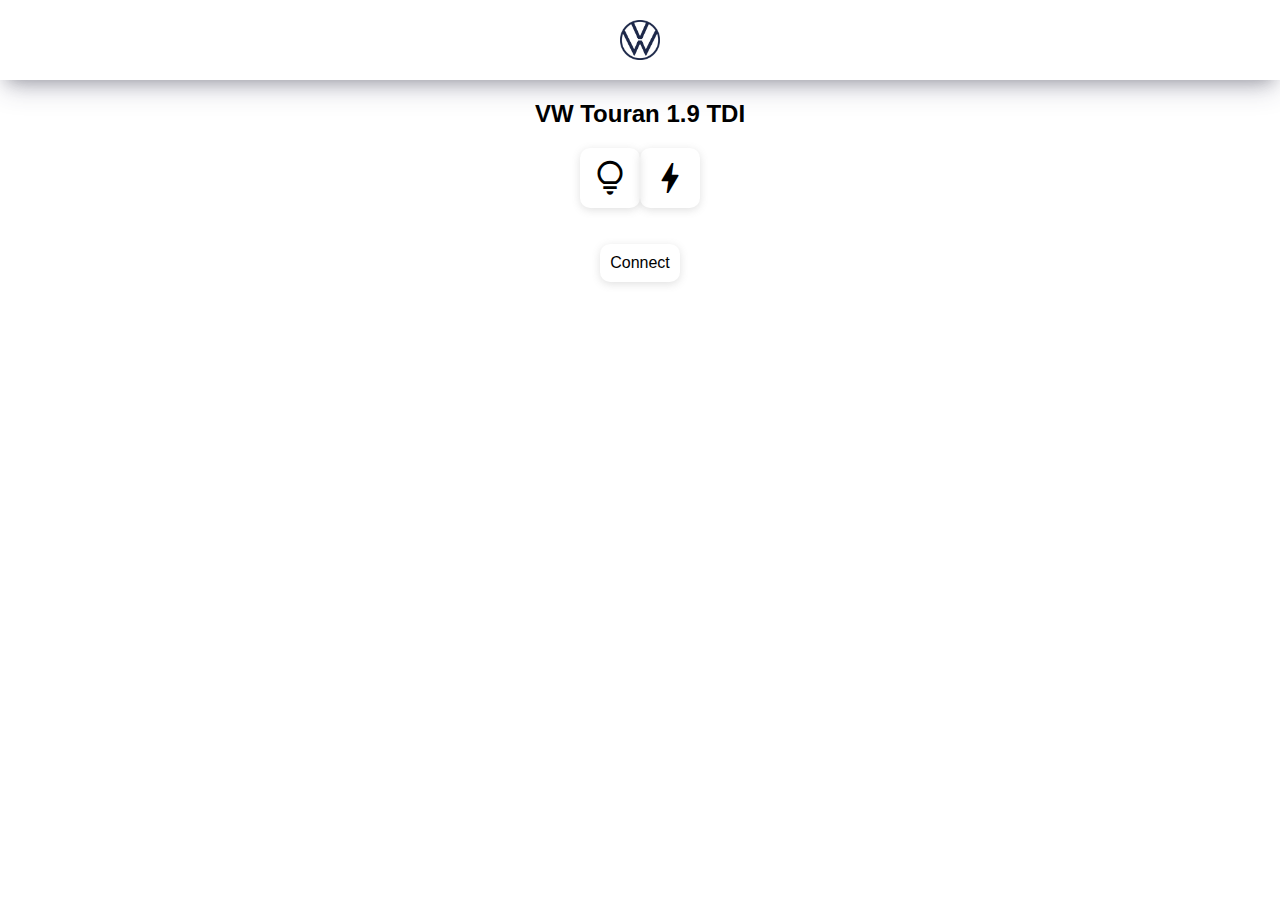
==== index.html @ c9839f67 "" ====
<html>

<head>
  <title>ESP32 Web Server</title>
  <meta name="viewport" content="width=device-width, initial-scale=1, user-scalable= no" />
  <link rel="icon" href="data:," />
  <link rel="stylesheet" type="text/css" href="css/style.css" />
  <link rel="stylesheet" type="text/css" href="fonts/fonts.css" />
</head>

<body>
  <nav>
    <img src="img/logo.png" alt="" />
  </nav>
  <h2>VW Touran 1.9 TDI</h2>
  <div class="cards">
    <div class="card" style="user-select: none" onclick="light(this)">
      <span class="material-symbols-outlined" style="user-select: none">
        lightbulb
      </span>
    </div>
    <div class="card" style="user-select: none" onclick="flash(this)">
      <span class="material-symbols-outlined" style="user-select: none">
        bolt
      </span>
    </div>
  </div>

  <br /><br />
  <div class="cards" id="connect">
    <div class="card" onclick="onButtonClick(this)">Connect</div>
  </div>
</body>

</html>

<script src="js/uart.js"></script>
<input type="text" style="display: none" id="optionalServices" />
<script>
  let light_status = false;
  function toggle_light(light) {
    $.ajax({
      type: "get",
      url: "/toggle_light",
      success: function (response) {
        if (light_status) {
          light_status = false;
          light.classList.remove("active");
        } else {
          light_status = true;
          light.classList.add("active");
        }
      },
    });
  }
</script>

<script>
  let serv;
  function onButtonClick(btn) {
    // Validate services UUID entered by user first.

    navigator.bluetooth
      .requestDevice({
        filters: [{ name: "VWTOURAN" }]
      })
      .then((device) => {
        return device.gatt.connect();
      })
      .then((server) => {
        // Note that we could also get all services that match a specific UUID by
        // passing it to getPrimaryServices().
        return server.getPrimaryServices();
      })
      .then((services) => {
        let queue = Promise.resolve();
        services.forEach((service) => {
          queue = queue.then((_) => {
            service.getCharacteristic(0xFFE1).then((characteristic) => {
              serv = characteristic;
              document.getElementById("connect").remove();
            })
            service.getCharacteristic('FFE1').then((characteristic) => {
              serv = characteristic;
              document.getElementById("connect").remove();
            })
          }


          );
        });
        return queue;
      })
      .catch((error) => {
        alert("Argh! " + error);
      });
  }
  function flash(l) {
    if (serv) {
      l.classList.toggle("active");
    }
    send_command("lights_flash");
    setTimeout(() => {
      if (serv) {
        l.classList.remove("active");
      }
    }, 200);
  }
  function light(l) {
    if (serv) {
      l.classList.toggle("active");
    }
    send_command("lights_toggle");
  }
  function send_command(comm) {
    if (serv) {
      var enc = new TextEncoder();
      serv.writeValue(enc.encode(comm));
    } else {
      onButtonClick();
    }
  }

  /* Utils */

  function getSupportedProperties(characteristic) {
    let supportedProperties = [];
    for (const p in characteristic.properties) {
      if (characteristic.properties[p] === true) {
        supportedProperties.push(p.toUpperCase());
      }
    }
    return "[" + supportedProperties.join(", ") + "]";
  }

  function toHex(str) {
    var result = "";
    for (var i = 0; i < str.length; i++) {
      result += str.charCodeAt(i).toString(16);
    }
    return result;
  }
</script>
---- css/style.css ----
html, body {
  font-family: Helvetica;
  display: inline-block;
  margin: 0px auto;
  text-align: center;
  width: 100%;
}

nav {
  height: 80px;
  text-align: center;
  width: 100%;
  box-shadow: rgba(50, 50, 93, 0.25) 0px 13px 27px -5px, rgba(0, 0, 0, 0.3) 0px 8px 16px -8px;
}

.card{
  box-shadow: rgba(99, 99, 99, 0.2) 0px 2px 8px 0px;
  padding: 10px;
  border-radius: 10px;
  user-select: none;
}

.card span{
  font-size: 40px;
}

.card.active span{
  color: rgb(210, 182, 27);
}

.cards{
  display: flex;
  justify-content: center;
}

nav img {
  height: 100%;
  padding: 20px;
  box-sizing: border-box;
}

h1 {
  color: #0F3376;
  padding: 2vh;
}

p {
  font-size: 1.5rem;
}

.button {
  display: inline-block;
  background-color: #008CBA;
  border: none;
  border-radius: 4px;
  color: white;
  padding: 16px 40px;
  text-decoration: none;
  font-size: 30px;
  margin: 2px;
  cursor: pointer;
}

.button2 {
  background-color: #f44336;
}
---- fonts/fonts.css ----
@font-face {
    font-family: 'Material Symbols Outlined';
    font-style: normal;
    font-weight: 100 700;
    src: url(font.woff2) format('woff2');
  }
  
  .material-symbols-outlined {
    font-family: 'Material Symbols Outlined';
    font-weight: normal;
    font-style: normal;
    font-size: 24px;
    line-height: 1;
    letter-spacing: normal;
    text-transform: none;
    display: inline-block;
    white-space: nowrap;
    word-wrap: normal;
    direction: ltr;
    -webkit-font-feature-settings: 'liga';
    -webkit-font-smoothing: antialiased;
  }
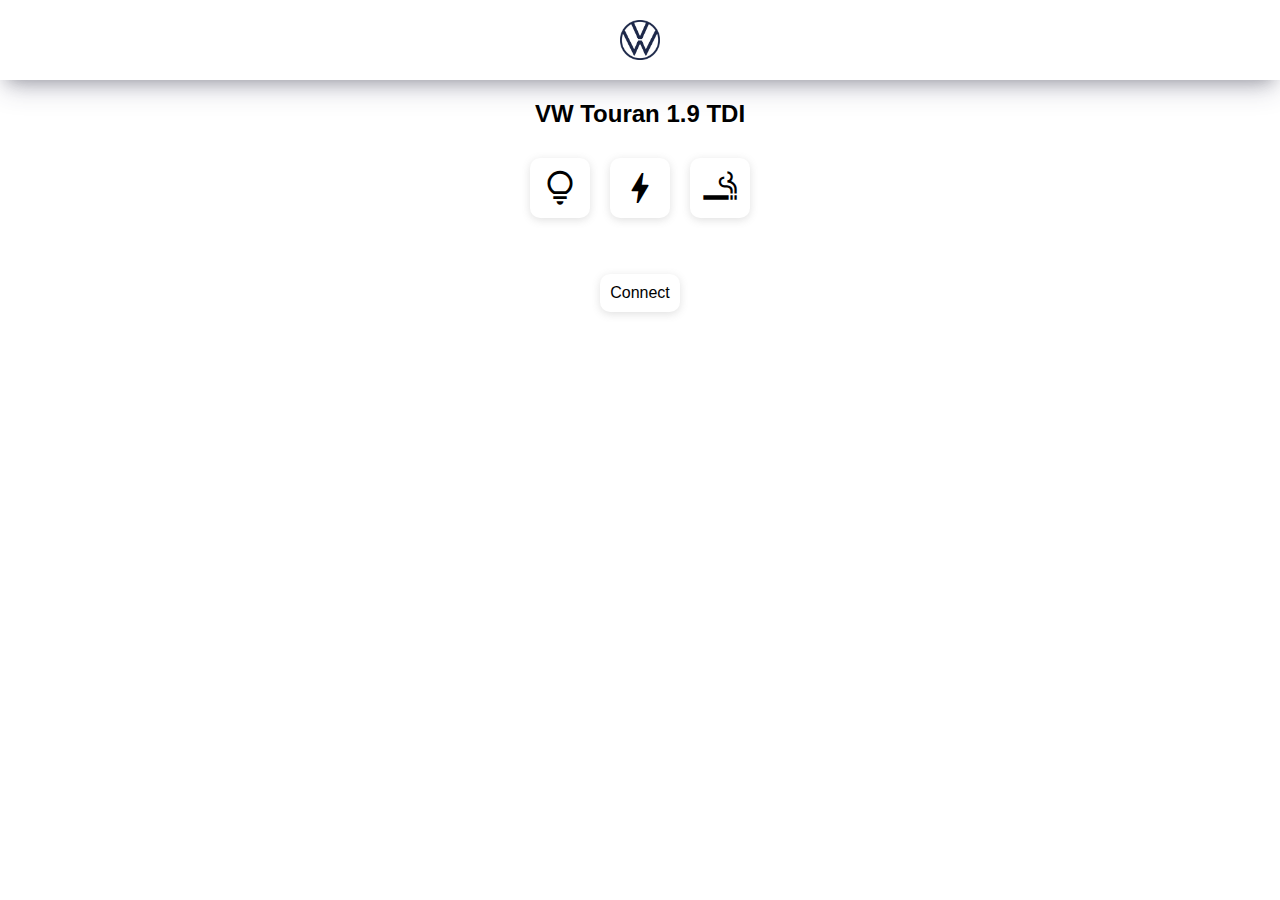
==== commit e8f46c3d: "" ====
--- a/index.html
+++ b/index.html
@@ -1,59 +1,46 @@
 <html>
+  <head>
+    <title>VW Touran</title>
+    <meta
+      name="viewport"
+      content="width=device-width, initial-scale=1, user-scalable= no"
+    />
+    <link rel="icon" href="data:," />
+    <link rel="stylesheet" type="text/css" href="css/style.css" />
+    <link rel="stylesheet" type="text/css" href="fonts/fonts.css" />
+  </head>
 
-<head>
-  <title>ESP32 Web Server</title>
-  <meta name="viewport" content="width=device-width, initial-scale=1, user-scalable= no" />
-  <link rel="icon" href="data:," />
-  <link rel="stylesheet" type="text/css" href="css/style.css" />
-  <link rel="stylesheet" type="text/css" href="fonts/fonts.css" />
-</head>
+  <body>
+    <nav>
+      <img src="img/logo.png" alt="" />
+    </nav>
+    <h2>VW Touran 1.9 TDI</h2>
+    <div class="cards">
+      <div class="card" onclick="light(this)">
+        <span class="material-symbols-outlined" style="user-select: none">
+          lightbulb
+        </span>
+      </div>
+      <div class="card" onclick="flash(this)">
+        <span class="material-symbols-outlined" style="user-select: none">
+          bolt
+        </span>
+      </div>
+      <div class="card" onclick="lolitalola(this)">
+        <span class="material-symbols-outlined"> smoking_rooms </span>
+      </div>
+    </div>
 
-<body>
-  <nav>
-    <img src="img/logo.png" alt="" />
-  </nav>
-  <h2>VW Touran 1.9 TDI</h2>
-  <div class="cards">
-    <div class="card" style="user-select: none" onclick="light(this)">
-      <span class="material-symbols-outlined" style="user-select: none">
-        lightbulb
-      </span>
+    <br /><br />
+    <div class="cards" id="connect">
+      <div class="card" onclick="onButtonClick(this)">Connect</div>
     </div>
-    <div class="card" style="user-select: none" onclick="flash(this)">
-      <span class="material-symbols-outlined" style="user-select: none">
-        bolt
-      </span>
-    </div>
-  </div>
-
-  <br /><br />
-  <div class="cards" id="connect">
-    <div class="card" onclick="onButtonClick(this)">Connect</div>
-  </div>
-</body>
-
+  </body>
 </html>
 
 <script src="js/uart.js"></script>
 <input type="text" style="display: none" id="optionalServices" />
-<script>
-  let light_status = false;
-  function toggle_light(light) {
-    $.ajax({
-      type: "get",
-      url: "/toggle_light",
-      success: function (response) {
-        if (light_status) {
-          light_status = false;
-          light.classList.remove("active");
-        } else {
-          light_status = true;
-          light.classList.add("active");
-        }
-      },
-    });
-  }
-</script>
+<audio src="audio/lolitalola.mp3" style="display: none" id="lolitalola"></audio>
 
 <script>
   let serv;
@@ -62,7 +49,7 @@
 
     navigator.bluetooth
       .requestDevice({
-        filters: [{ name: "VWTOURAN" }]
+        filters: [{ name: "VWTOURAN" }],
       })
       .then((device) => {
         return device.gatt.connect();
@@ -76,18 +63,15 @@
         let queue = Promise.resolve();
         services.forEach((service) => {
           queue = queue.then((_) => {
-            service.getCharacteristic(0xFFE1).then((characteristic) => {
+            service.getCharacteristic(0xffe1).then((characteristic) => {
               serv = characteristic;
               document.getElementById("connect").remove();
-            })
-            service.getCharacteristic('FFE1').then((characteristic) => {
+            });
+            service.getCharacteristic("FFE1").then((characteristic) => {
               serv = characteristic;
               document.getElementById("connect").remove();
-            })
-          }
-
-
-          );
+            });
+          });
         });
         return queue;
       })
@@ -140,4 +124,37 @@
     }
     return result;
   }
-</script>+  let lolita = false;
+  function lolitalola(btn) {
+    if (!lolita) {
+      lolita = true;
+    } else {
+      return;
+    }
+    document.getElementById("lolitalola").play();
+    setTimeout(() => {
+      light(btn);
+    }, 1300);
+    setTimeout(() => {
+      light(btn);
+    }, 1800);
+    setTimeout(() => {
+      light(btn);
+    }, 2100);
+    setTimeout(() => {
+      light(btn);
+    }, 3100);
+    setTimeout(() => {
+      light(btn);
+    }, 3600);
+    setTimeout(() => {
+      light(btn);
+    }, 4400);
+    setTimeout(() => {
+      light(btn);
+    }, 5500);
+    setTimeout(() => {
+      light(btn);
+    }, 5900);
+  }
+</script>
--- a/css/style.css
+++ b/css/style.css
@@ -4,6 +4,11 @@
   margin: 0px auto;
   text-align: center;
   width: 100%;
+}
+
+* {
+  -webkit-user-select: text;
+  user-select: none;
 }
 
 nav {
@@ -13,22 +18,23 @@
   box-shadow: rgba(50, 50, 93, 0.25) 0px 13px 27px -5px, rgba(0, 0, 0, 0.3) 0px 8px 16px -8px;
 }
 
-.card{
+.card {
   box-shadow: rgba(99, 99, 99, 0.2) 0px 2px 8px 0px;
   padding: 10px;
   border-radius: 10px;
   user-select: none;
+  margin: 10px;
 }
 
-.card span{
+.card span {
   font-size: 40px;
 }
 
-.card.active span{
+.card.active span {
   color: rgb(210, 182, 27);
 }
 
-.cards{
+.cards {
   display: flex;
   justify-content: center;
 }
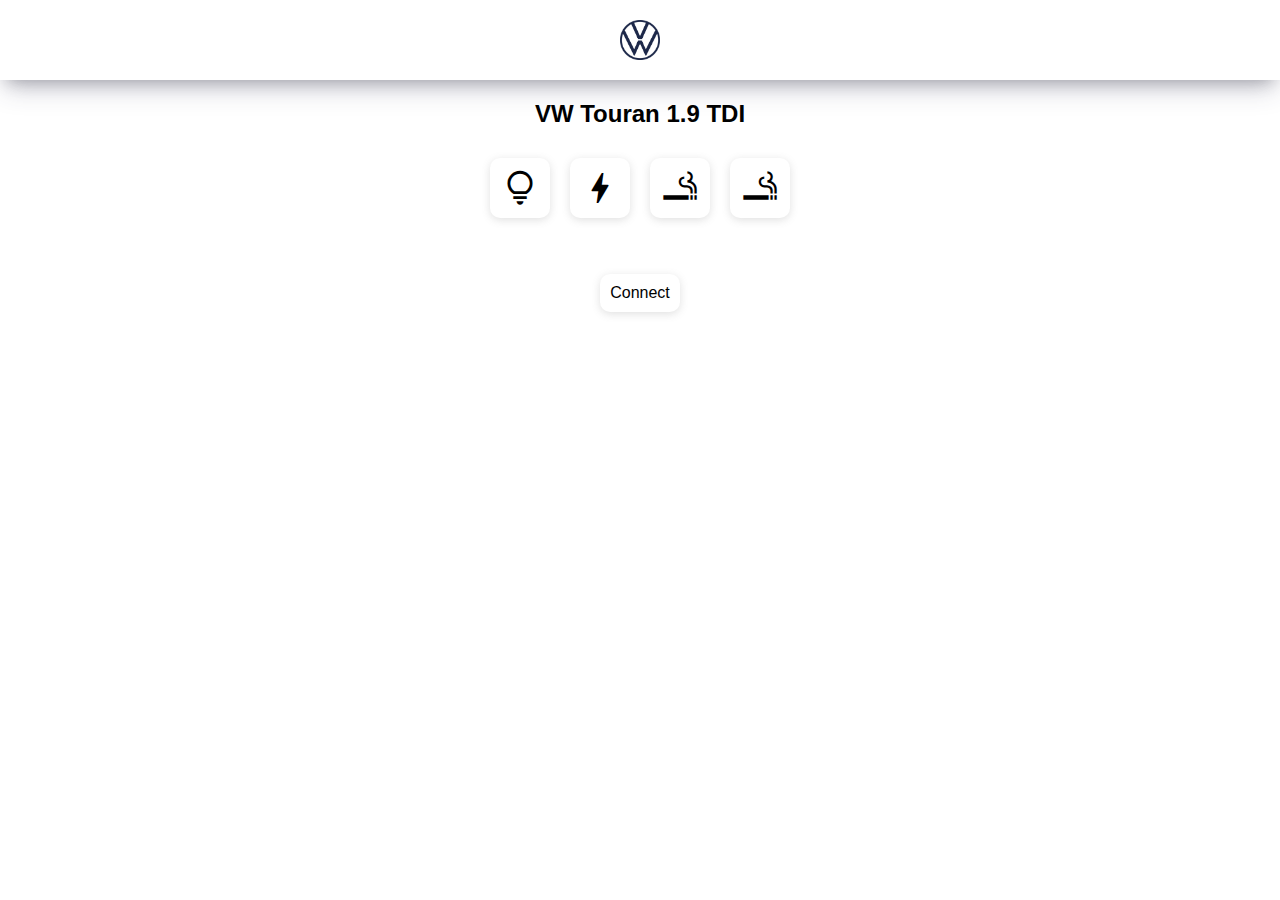
==== commit e87d78a9: "guernica" ====
--- a/index.html
+++ b/index.html
@@ -29,6 +29,9 @@
       <div class="card" onclick="lolitalola(this)">
         <span class="material-symbols-outlined"> smoking_rooms </span>
       </div>
+      <div class="card" onclick="guernica(this)">
+        <span class="material-symbols-outlined"> smoking_rooms </span>
+      </div>
     </div>
 
     <br /><br />
@@ -41,6 +44,7 @@
 <script src="js/uart.js"></script>
 <input type="text" style="display: none" id="optionalServices" />
 <audio src="audio/lolitalola.mp3" style="display: none" id="lolitalola"></audio>
+<audio src="audio/guernica.mp3" style="display: none" id="guernica"></audio>
 
 <script>
   let serv;
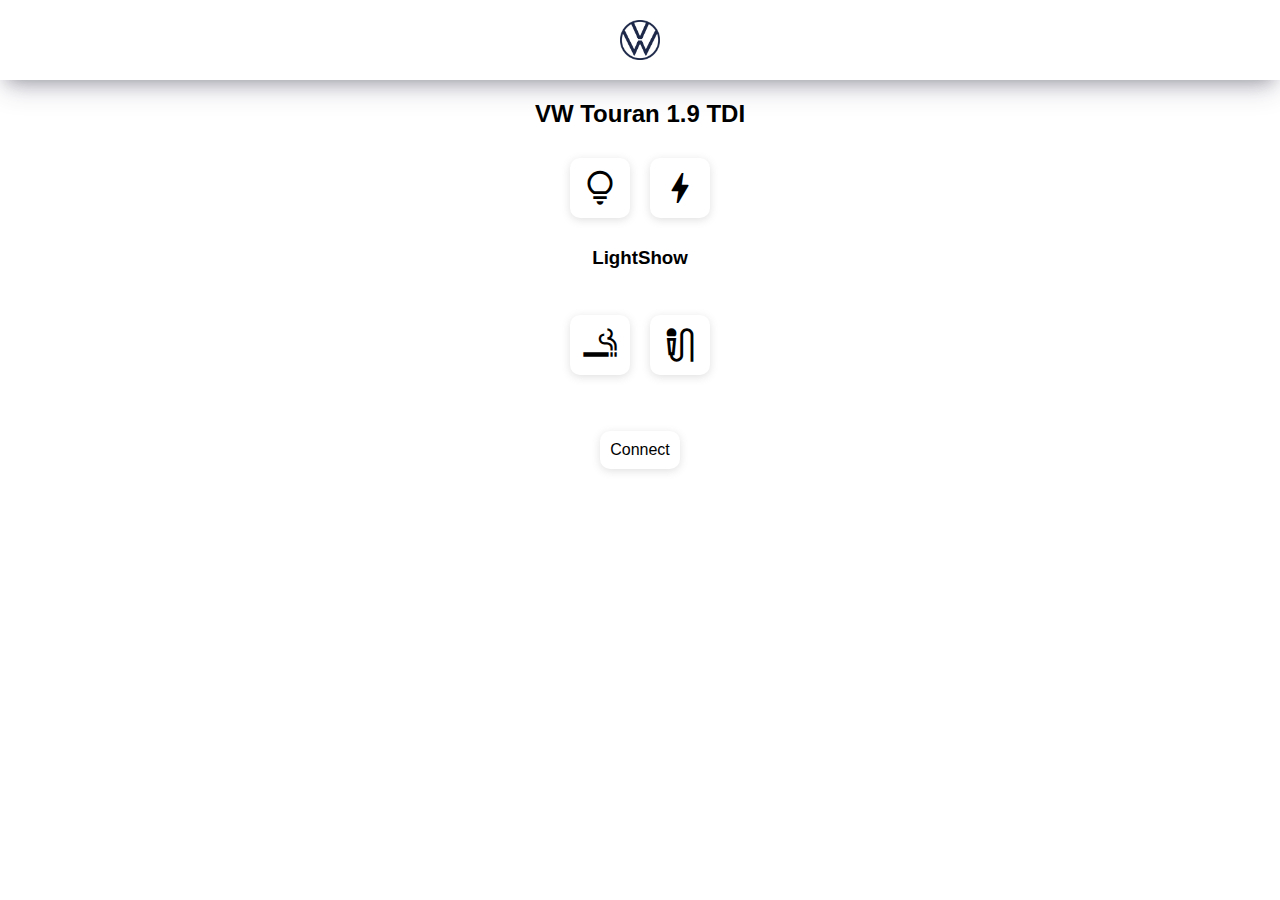
==== commit f476fa86: "sistema de musica mejorado" ====
--- a/index.html
+++ b/index.html
@@ -26,11 +26,15 @@
           bolt
         </span>
       </div>
+    </div>
+    <h3>LightShow</h3>
+    <br />
+    <div class="cards">
       <div class="card" onclick="lolitalola(this)">
         <span class="material-symbols-outlined"> smoking_rooms </span>
       </div>
       <div class="card" onclick="guernica(this)">
-        <span class="material-symbols-outlined"> smoking_rooms </span>
+        <span class="material-symbols-outlined"> mic_external_on </span>
       </div>
     </div>
 
@@ -42,123 +46,9 @@
 </html>
 
 <script src="js/uart.js"></script>
+<script src="js/musica.js"></script>
 <input type="text" style="display: none" id="optionalServices" />
 <audio src="audio/lolitalola.mp3" style="display: none" id="lolitalola"></audio>
 <audio src="audio/guernica.mp3" style="display: none" id="guernica"></audio>
 
-<script>
-  let serv;
-  function onButtonClick(btn) {
-    // Validate services UUID entered by user first.
-
-    navigator.bluetooth
-      .requestDevice({
-        filters: [{ name: "VWTOURAN" }],
-      })
-      .then((device) => {
-        return device.gatt.connect();
-      })
-      .then((server) => {
-        // Note that we could also get all services that match a specific UUID by
-        // passing it to getPrimaryServices().
-        return server.getPrimaryServices();
-      })
-      .then((services) => {
-        let queue = Promise.resolve();
-        services.forEach((service) => {
-          queue = queue.then((_) => {
-            service.getCharacteristic(0xffe1).then((characteristic) => {
-              serv = characteristic;
-              document.getElementById("connect").remove();
-            });
-            service.getCharacteristic("FFE1").then((characteristic) => {
-              serv = characteristic;
-              document.getElementById("connect").remove();
-            });
-          });
-        });
-        return queue;
-      })
-      .catch((error) => {
-        alert("Argh! " + error);
-      });
-  }
-  function flash(l) {
-    if (serv) {
-      l.classList.toggle("active");
-    }
-    send_command("lights_flash");
-    setTimeout(() => {
-      if (serv) {
-        l.classList.remove("active");
-      }
-    }, 200);
-  }
-  function light(l) {
-    if (serv) {
-      l.classList.toggle("active");
-    }
-    send_command("lights_toggle");
-  }
-  function send_command(comm) {
-    if (serv) {
-      var enc = new TextEncoder();
-      serv.writeValue(enc.encode(comm));
-    } else {
-      onButtonClick();
-    }
-  }
-
-  /* Utils */
-
-  function getSupportedProperties(characteristic) {
-    let supportedProperties = [];
-    for (const p in characteristic.properties) {
-      if (characteristic.properties[p] === true) {
-        supportedProperties.push(p.toUpperCase());
-      }
-    }
-    return "[" + supportedProperties.join(", ") + "]";
-  }
-
-  function toHex(str) {
-    var result = "";
-    for (var i = 0; i < str.length; i++) {
-      result += str.charCodeAt(i).toString(16);
-    }
-    return result;
-  }
-  let lolita = false;
-  function lolitalola(btn) {
-    if (!lolita) {
-      lolita = true;
-    } else {
-      return;
-    }
-    document.getElementById("lolitalola").play();
-    setTimeout(() => {
-      light(btn);
-    }, 1300);
-    setTimeout(() => {
-      light(btn);
-    }, 1800);
-    setTimeout(() => {
-      light(btn);
-    }, 2100);
-    setTimeout(() => {
-      light(btn);
-    }, 3100);
-    setTimeout(() => {
-      light(btn);
-    }, 3600);
-    setTimeout(() => {
-      light(btn);
-    }, 4400);
-    setTimeout(() => {
-      light(btn);
-    }, 5500);
-    setTimeout(() => {
-      light(btn);
-    }, 5900);
-  }
-</script>
+<script></script>
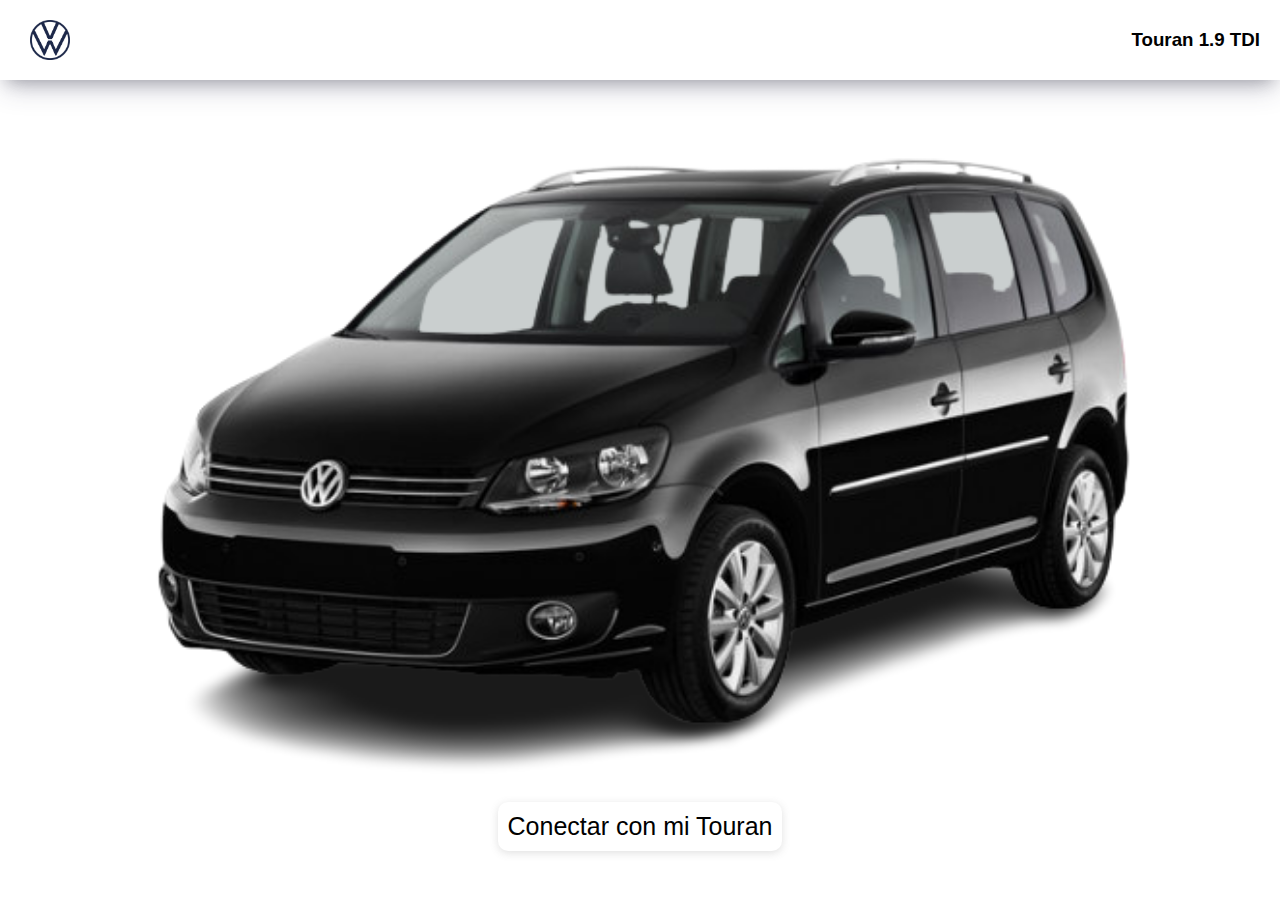
==== commit 30c6a003: "añadida imagen y mejoras en la conexion" ====
--- a/index.html
+++ b/index.html
@@ -11,41 +11,54 @@
   </head>
 
   <body>
-    <nav>
-      <img src="img/logo.png" alt="" />
+    <nav style="display: flex">
+      <img src="img/logo.png" width="50px" height="50px" alt="" />
+      <h3>Touran 1.9 TDI</h3>
     </nav>
-    <h2>VW Touran 1.9 TDI</h2>
-    <div class="cards">
-      <div class="card" onclick="light(this)">
-        <span class="material-symbols-outlined" style="user-select: none">
-          lightbulb
-        </span>
+    <br />
+    <br />
+    <img src="img/touran.png" width="80%" alt="" />
+    <div class="cards" id="connect">
+      <br /><br />
+
+      <div class="card" style="font-size: 25px" onclick="onButtonClick(this)">
+        Conectar con mi Touran
       </div>
-      <div class="card" onclick="flash(this)">
-        <span class="material-symbols-outlined" style="user-select: none">
-          bolt
-        </span>
+      <br />
+      <br />
+    </div>
+
+    <div id="controls" class="fade-in" style="display: none">
+      <div class="cards">
+        <div class="card" onclick="light(this)">
+          <span class="material-symbols-outlined" style="user-select: none">
+            lightbulb
+          </span>
+        </div>
+        <div class="card" onclick="flash(this)">
+          <span class="material-symbols-outlined" style="user-select: none">
+            bolt
+          </span>
+        </div>
       </div>
-    </div>
-    <h3>LightShow</h3>
-    <br />
-    <div class="cards">
-      <div class="card" onclick="lolitalola(this)">
-        <span class="material-symbols-outlined"> smoking_rooms </span>
-      </div>
-      <div class="card" onclick="guernica(this)">
-        <span class="material-symbols-outlined"> mic_external_on </span>
+      <h3>LightShow</h3>
+      <br />
+      <div class="cards">
+        <div class="card" onclick="lolitalola(this)">
+          <span class="material-symbols-outlined"> smoking_rooms </span>
+        </div>
+        <div class="card" onclick="guernica(this)">
+          <span class="material-symbols-outlined"> mic_external_on </span>
+        </div>
       </div>
     </div>
 
     <br /><br />
-    <div class="cards" id="connect">
-      <div class="card" onclick="onButtonClick(this)">Connect</div>
-    </div>
   </body>
 </html>
 
 <script src="js/uart.js"></script>
+<script src="js/ble.js"></script>
 <script src="js/musica.js"></script>
 <input type="text" style="display: none" id="optionalServices" />
 <audio src="audio/lolitalola.mp3" style="display: none" id="lolitalola"></audio>
--- a/css/style.css
+++ b/css/style.css
@@ -15,6 +15,12 @@
   height: 80px;
   text-align: center;
   width: 100%;
+  display: flex;
+  justify-content: space-between;
+  box-sizing: border-box;
+  padding-left: 10px;
+  padding-right: 20px;
+  align-items: center;
   box-shadow: rgba(50, 50, 93, 0.25) 0px 13px 27px -5px, rgba(0, 0, 0, 0.3) 0px 8px 16px -8px;
 }
 
@@ -40,7 +46,8 @@
 }
 
 nav img {
-  height: 100%;
+  height: 80px;
+  width: 80px;
   padding: 20px;
   box-sizing: border-box;
 }
@@ -69,4 +76,29 @@
 
 .button2 {
   background-color: #f44336;
+}
+
+.fade-in {
+  -webkit-animation: fade-in 1.2s cubic-bezier(0.390, 0.575, 0.565, 1.000) both;
+  animation: fade-in 1.2s cubic-bezier(0.390, 0.575, 0.565, 1.000) both;
+}
+
+@-webkit-keyframes fade-in {
+  0% {
+    opacity: 0;
+  }
+
+  100% {
+    opacity: 1;
+  }
+}
+
+@keyframes fade-in {
+  0% {
+    opacity: 0;
+  }
+
+  100% {
+    opacity: 1;
+  }
 }